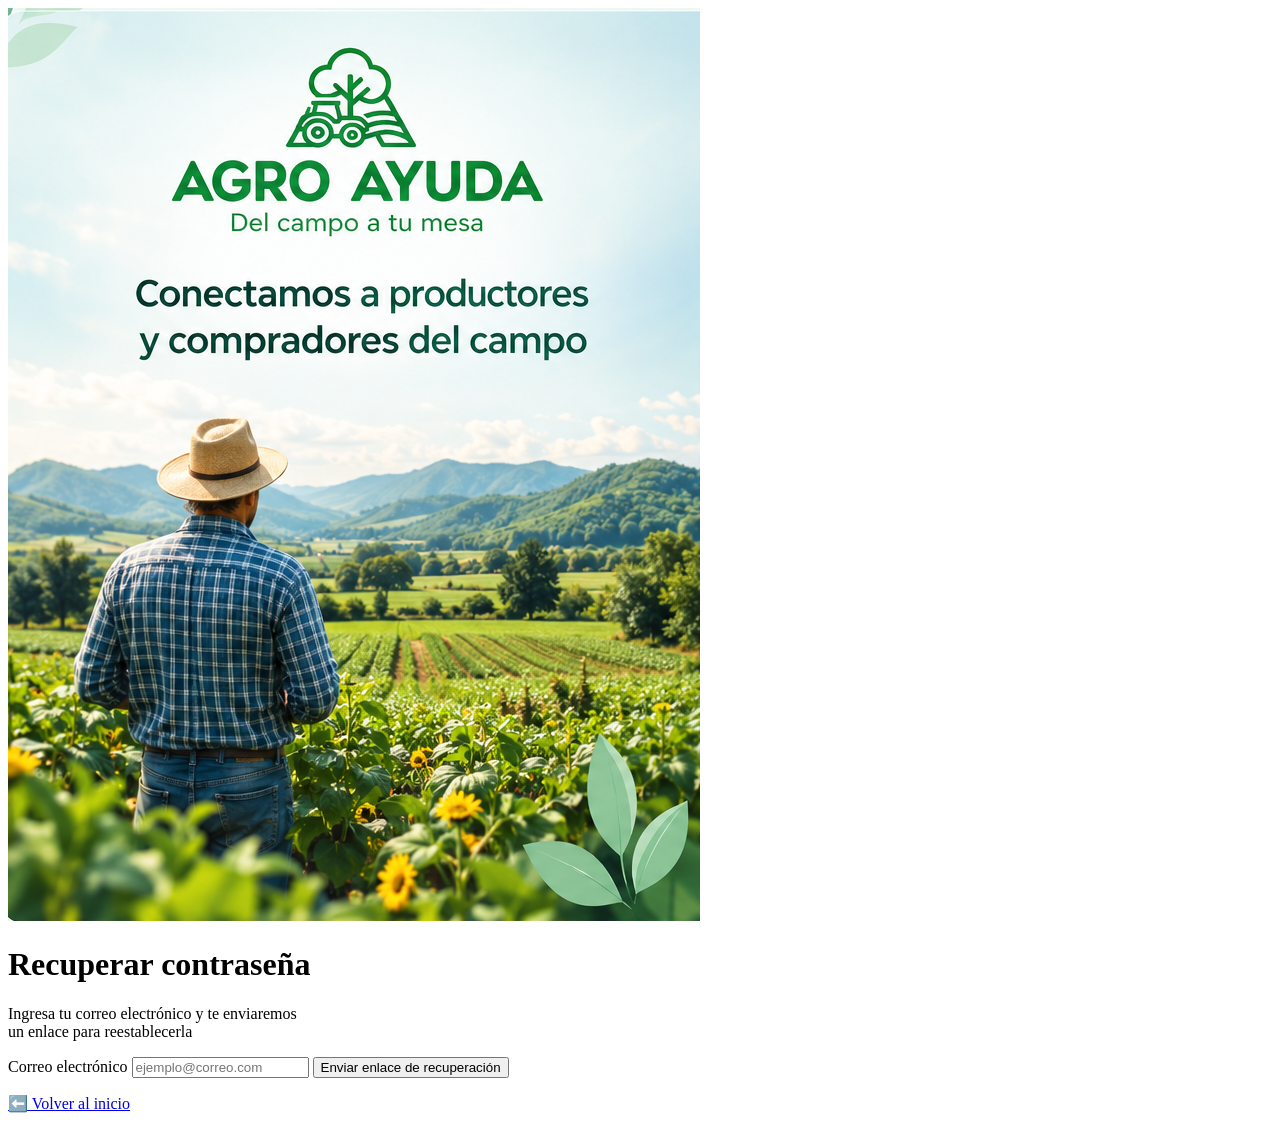
==== changepassword.html @ f3d83194 "Add files via upload" ====
<!DOCTYPE html>
<html lang="es">
<head>
<meta charset="UTF-8">
<meta name="viewport" content="width=device-width, initial-scale=1.0">
<title>AGRO AYUDA - Olvide contraseña</title>
<link rel="stylesheet" href="estilos.css"/>
</head>
<body>
<!-- Tarjeta centrada con 2 columnas como el mockup -->
<div class="tarjeta">
  <!-- IZQUIERDA: imagen completa del mockup -->
  <div class="izquierda">
    <img src="imagen de inicio con logo.png" alt="AGRO AYUDA - Del campo a tu mesa">
  </div>

  <!-- DERECHA: formulario -->
  <div class="derecha">
    <h1>Recuperar contraseña</h1>
    <p class="gris">Ingresa tu correo electrónico y te enviaremos<br> un enlace para reestablecerla</p>

    <label>Correo electrónico</label>
    <input type="email" placeholder="ejemplo@correo.com">

    <button class="verde">Enviar enlace de recuperación</button>

<p class="centro"><a href="Inicio Agro ayuda.html"> ⬅️ Volver al inicio</a></p>

  </div>
</div>
</body>
</html>
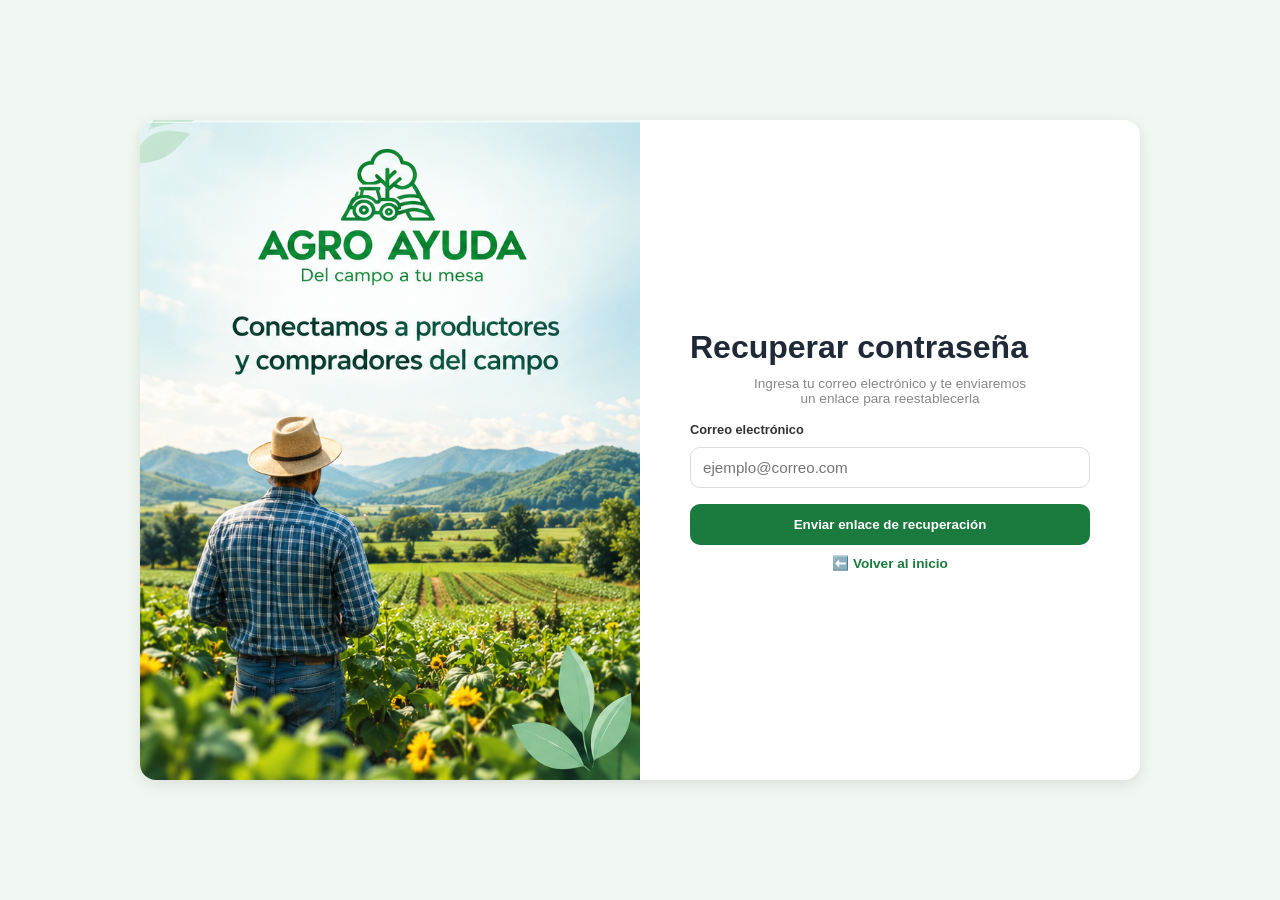
==== commit 10019fd1: "Add files via upload" ====
--- a/changepassword.html
+++ b/changepassword.html
@@ -11,7 +11,7 @@
 <div class="tarjeta">
   <!-- IZQUIERDA: imagen completa del mockup -->
   <div class="izquierda">
-    <img src="imagen de inicio con logo.png" alt="AGRO AYUDA - Del campo a tu mesa">
+    <img src="imagendeinicioconlogo.jpg" alt="AGRO AYUDA - Del campo a tu mesa">
   </div>
 
   <!-- DERECHA: formulario -->
@@ -24,7 +24,7 @@
 
     <button class="verde">Enviar enlace de recuperación</button>
 
-<p class="centro"><a href="Inicio Agro ayuda.html"> ⬅️ Volver al inicio</a></p>
+<p class="centro"><a href="index.html"> ⬅️ Volver al inicio</a></p>
 
   </div>
 </div>
--- a/estilos.css
+++ b/estilos.css
@@ -0,0 +1,83 @@
+/* ===== COMBINADO: LOGIN (tuyo) + PRODUCTOS (compañero) ===== */
+* { margin: 0; padding: 0; box-sizing: border-box; font-family: 'Segoe UI', Roboto, Arial, sans-serif; }
+:root {
+  --verde: #1B7A3D;
+  --verde-hover: #2E9E53;
+  --primary-green: #0b7b48;
+  --primary-hover: #085f37;
+  --light-green-bg: #eaf6ed;
+  --bg-page: #F1F8F1;
+  --text-dark: #1f2937;
+  --text-muted: #6b7280;
+  --border-color: #e5e7eb;
+}
+body { background: var(--bg-page); color: var(--text-dark); display: flex; justify-content: center; align-items: center; min-height: 100vh; padding: 20px; }
+
+/* ===== TUYO: LOGIN / REGISTRO ===== */
+.tarjeta { display: flex; max-width: 1000px; width: 100%; background: white; border-radius: 16px; overflow: hidden; box-shadow: 0 4px 15px rgba(0,0,0,0.1); }
+.izquierda { width: 50%; padding: 0; overflow: hidden; }
+.izquierda img { width: 100%; height: 100%; object-fit: cover; display: block; }
+.derecha { width: 50%; padding: 50px; display: flex; flex-direction: column; justify-content: center; gap: 10px; }
+.derecha h2 { color: #222; text-align: center; }
+.derecha .gris:first-of-type { text-align: center; }
+.gris { color: #888; font-size: 0.85rem; }
+label { font-size: 0.8rem; font-weight: bold; color: #333; margin-top: 6px; }
+input[type="email"], input[type="text"], .pass { width: 100%; }
+input[type="email"], input[type="text"], .pass input { padding: 11px 12px; border: 1px solid #ddd; border-radius: 10px; font-size: 0.95rem; width: 100%; outline: none; }
+.pass { display: flex; align-items: center; border: 1px solid #ddd; border-radius: 10px; overflow: hidden; }
+.pass input { border: none; flex: 1; }
+.pass span { padding: 0 12px; cursor: pointer; }
+.fila { display: flex; justify-content: space-between; align-items: center; font-size: 0.78rem; margin: 4px 0; }
+.fila a, .derecha a { color: var(--verde); text-decoration: none; font-weight: bold; }
+.verde { background: var(--verde); color: white; border: none; padding: 13px; border-radius: 10px; font-weight: bold; cursor: pointer; margin-top: 6px; }
+.verde:hover { background: var(--verde-hover); }
+.centro { text-align: center; font-size: 0.85rem; }
+.social { display: flex; gap: 10px; }
+.blanco { flex: 1; background: white; border: 1px solid #ddd; border-radius: 10px; padding: 10px; font-weight: bold; cursor: pointer; }
+@media (max-width: 650px) { .izquierda { display: none; } .derecha { width: 100%; } }
+
+/* ===== DE EL: INICIO-COMPRADOR / PRODUCTOS ===== */
+.app { display: grid; grid-template-columns: 240px 1fr; width: 100%; max-width: 1100px; background: #ffffff; border-radius: 20px; box-shadow: 0 10px 30px rgba(0,0,0,0.05); overflow: hidden; }
+.sidebar { background-color: #ffffff; padding: 24px 16px; border-right: 1px solid var(--border-color); display: flex; flex-direction: column; gap: 30px; }
+.sidebar .logo { display: flex; align-items: center; gap: 10px; font-weight: 800; color: var(--primary-green); font-size: 1.1rem; padding-left: 10px; }
+.sidebar .logo img { width: 32px; height: 32px; object-fit: contain; }
+.menu { display: flex; flex-direction: column; gap: 8px; }
+.menu a { display: flex; align-items: center; gap: 12px; padding: 12px 16px; text-decoration: none; color: var(--text-muted); font-size: 0.95rem; font-weight: 500; border-radius: 12px; }
+.menu a:first-child { background-color: var(--light-green-bg); color: var(--primary-green); font-weight: 600; }
+.menu a:hover:not(:first-child) { background-color: #f9fafb; color: var(--text-dark); }
+.main { display: flex; flex-direction: column; background-color: #ffffff; }
+.header { display: flex; justify-content: space-between; align-items: center; padding: 20px 32px; background-color: #ffffff; }
+.header .logo { display: none; }
+.search { display: flex; align-items: center; background-color: #f3f4f6; padding: 10px 16px; border-radius: 20px; width: 60%; gap: 10px; }
+.search input { border: none; background: transparent; outline: none; width: 100%; font-size: 0.9rem; color: var(--text-dark); }
+.search input::placeholder { color: #9ca3af; }
+.actions { display: flex; align-items: center; gap: 16px; }
+.actions button { background: none; border: none; font-size: 1.2rem; cursor: pointer; color: var(--text-muted); }
+.profile img { width: 38px; height: 38px; border-radius: 50%; object-fit: cover; }
+.content { padding: 0 32px 32px 32px; display: flex; flex-direction: column; gap: 28px; }
+.hero { position: relative; background-color: var(--light-green-bg); border-radius: 20px; padding: 32px; display: flex; align-items: center; overflow: hidden; min-height: 200px; }
+.hero::after { content: ''; position: absolute; top: 0; right: 0; width: 40%; height: 100%; background-image: url('productos frescos.jfif'); background-size: cover; background-position: center; filter: blur(2px); z-index: 1; }
+.hero-text { position: relative; max-width: 55%; z-index: 2; }
+.hero-text h1 { font-size: 1.5rem; color: var(--primary-green); line-height: 1.2; margin-bottom: 12px; font-weight: 700; }
+.hero-text p { font-size: 0.85rem; color: var(--text-muted); margin-bottom: 20px; line-height: 1.4; }
+.hero-text button { background-color: var(--primary-green); color: #ffffff; border: none; padding: 10px 22px; border-radius: 10px; font-weight: 600; font-size: 0.9rem; cursor: pointer; }
+.hero-text button:hover { background-color: var(--primary-hover); }
+.hero-image { display: none; }
+.categories { display: flex; justify-content: space-between; align-items: center; }
+.category { display: flex; flex-direction: column; align-items: center; gap: 8px; cursor: pointer; }
+.category-icon { width: 52px; height: 52px; background-color: #f3f4f6; border-radius: 50%; display: flex; justify-content: center; align-items: center; font-size: 1.4rem; }
+.category:hover .category-icon { background-color: var(--light-green-bg); }
+.category span { font-size: 0.85rem; color: var(--text-muted); font-weight: 500; }
+.featured .section-header { display: flex; justify-content: space-between; align-items: center; margin-bottom: 16px; }
+.featured h2 { font-size: 1.1rem; color: var(--text-dark); font-weight: 700; }
+.featured .section-header a { text-decoration: none; color: var(--primary-green); font-size: 0.85rem; font-weight: 600; }
+.products { display: grid; grid-template-columns: repeat(3, 1fr); gap: 20px; }
+.product-card { background-color: var(--light-green-bg); border-radius: 16px; padding: 12px; display: flex; flex-direction: column; gap: 12px; }
+.product-image { width: 100%; height: 120px; border-radius: 12px; overflow: hidden; background-color: #ffffff; }
+.product-image img { width: 100%; height: 100%; object-fit: cover; }
+.product-info { display: flex; flex-direction: column; gap: 4px; }
+.product-header { display: flex; justify-content: space-between; align-items: center; }
+.product-header h3 { font-size: 0.95rem; color: var(--text-dark); font-weight: 700; }
+.product-header button { background-color: var(--primary-green); color: white; border: none; width: 24px; height: 24px; border-radius: 50%; font-size: 1rem; line-height: 1; cursor: pointer; display: flex; align-items: center; justify-content: center; }
+.product-info .price { font-size: 0.85rem; font-weight: 700; color: var(--primary-green); }
+.product-info .location { font-size: 0.75rem; color: var(--text-muted); }
